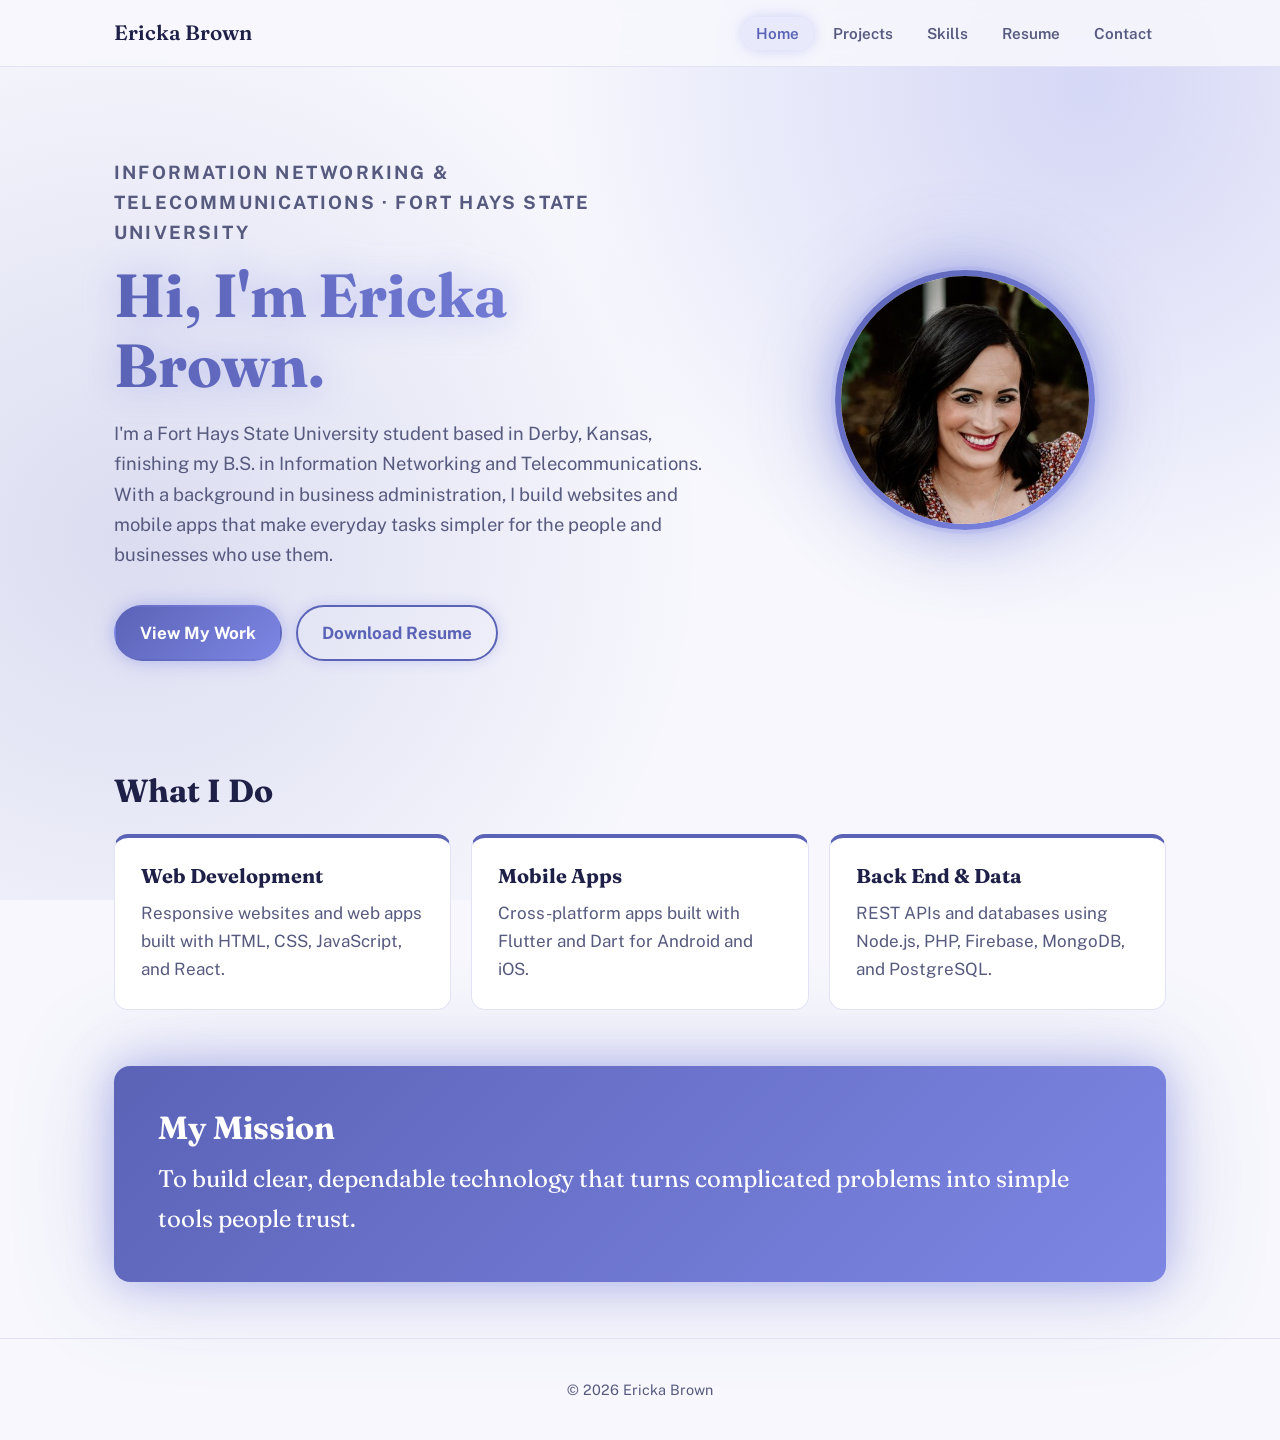
==== index.html @ 3ea16bcc "Portfolio website" ====
<!DOCTYPE html>
<html lang="en">

<head>
    <meta charset="UTF-8">
    <meta name="viewport" content="width=device-width, initial-scale=1.0">
    <title>Ericka Brown | Portfolio</title>
    <link rel="stylesheet" href="assets/style.css">
</head>

<body>

    <!-- Navigation menu (same on every page) -->
    <header>
        <nav>
            <a href="index.html" class="logo">Ericka Brown</a>
            <ul>
                <li><a href="index.html" class="active">Home</a></li>
                <li><a href="projects.html">Projects</a></li>
                <li><a href="skills.html">Skills</a></li>
                <li><a href="resume.html">Resume</a></li>
                <li><a href="contact.html">Contact</a></li>
            </ul>
        </nav>
    </header>

    <main>
        <!-- Introduction -->
        <section class="hero">
            <div class="hero-text">
                <p class="eyebrow">Information Networking &amp; Telecommunications · Fort Hays State University</p>
                <h1>Hi, I'm Ericka Brown.</h1>
                <p>I'm a Fort Hays State University student based in Derby, Kansas, finishing my B.S. in Information
                    Networking and Telecommunications. With a background in business administration, I build websites
                    and mobile apps that make everyday tasks simpler for the people and businesses who use them.</p>
                <a href="projects.html" class="btn">View My Work</a>
                <a href="assets/ErickaBrownResume.pdf" class="btn btn-outline" download>Download Resume</a>
            </div>
            <img src="assets/headshot.jpg" alt="Headshot of Ericka Brown" class="headshot">
        </section>

        <!-- Technical strengths -->
        <section>
            <h2>What I Do</h2>
            <div class="cards">
                <div class="card">
                    <h3>Web Development</h3>
                    <p>Responsive websites and web apps built with HTML, CSS, JavaScript, and React.</p>
                </div>
                <div class="card">
                    <h3>Mobile Apps</h3>
                    <p>Cross-platform apps built with Flutter and Dart for Android and iOS.</p>
                </div>
                <div class="card">
                    <h3>Back End &amp; Data</h3>
                    <p>REST APIs and databases using Node.js, PHP, Firebase, MongoDB, and PostgreSQL.</p>
                </div>
            </div>
        </section>

        <!-- Mission statement -->
        <section class="mission">
            <h2>My Mission</h2>
            <p>To build clear, dependable technology that turns complicated problems into simple tools people trust.</p>
        </section>
    </main>

    <footer>
        <p>&copy; 2026 Ericka Brown</p>
    </footer>

</body>

</html>
---- assets/style.css ----
/* ===== Fonts ===== */
@import url('https://fonts.googleapis.com/css2?family=Fraunces:wght@500;600&family=Public+Sans:wght@400;600;700&display=swap');

/* ===== Colors (change these to restyle the whole site) ===== */
:root {
    --bg: #f7f7fd;
    /* soft periwinkle-white background */
    --card: #ffffff;
    /* white cards */
    --text: #1e2048;
    /* deep navy text */
    --muted: #565a7e;
    /* soft blue-gray text */
    --accent: #5b63b7;
    /* periwinkle blue */
    --accent-2: #7d86e3;
    /* light periwinkle */
    --accent-soft: #e8e9fb;
    --line: #e1e3f5;
    --glow: rgba(125, 134, 227, 0.5);
    --glow-deep: rgba(91, 99, 183, 0.3);
    --gradient: linear-gradient(135deg, var(--accent), var(--accent-2));
    --divider: linear-gradient(90deg, transparent, var(--accent-2) 20%, var(--accent) 50%, var(--accent-2) 80%, transparent);
}

/* ===== Base ===== */
* {
    box-sizing: border-box;
}

img {
    max-width: 100%;
    height: auto;
}

body {
    margin: 0;
    color: var(--text);
    font-family: 'Public Sans', sans-serif;
    font-size: 17px;
    line-height: 1.65;
    background:
        radial-gradient(circle at 85% 10%, rgba(125, 134, 227, 0.28), transparent 40%),
        radial-gradient(circle at 10% 60%, rgba(91, 99, 183, 0.18), transparent 45%),
        var(--bg);
    background-attachment: fixed;
}

h1,
h2,
h3 {
    font-family: 'Fraunces', serif;
    line-height: 1.15;
    margin: 0 0 12px;
}

h1 {
    font-size: clamp(2.4rem, 5vw, 3.8rem);
    background: linear-gradient(90deg, var(--accent), var(--accent-2));
    -webkit-background-clip: text;
    background-clip: text;
    color: transparent;
    filter: drop-shadow(0 0 18px rgba(125, 134, 227, 0.45));
}

h2 {
    font-size: 2rem;
}

h3 {
    font-size: 1.25rem;
}

a {
    color: var(--accent);
}

main {
    max-width: 1100px;
    margin: 0 auto;
    padding: 0 24px;
}

section {
    padding: 56px 0;
}

/* ===== Navigation ===== */
header {
    border-bottom: 1px solid var(--line);
    background: rgba(247, 247, 253, 0.85);
    backdrop-filter: blur(10px);
    position: sticky;
    top: 0;
    z-index: 10;
}

nav {
    max-width: 1100px;
    margin: 0 auto;
    padding: 16px 24px;
    display: flex;
    justify-content: space-between;
    align-items: center;
    flex-wrap: wrap;
    gap: 12px;
}

.logo {
    font-family: 'Fraunces', serif;
    font-size: 1.3rem;
    font-weight: 600;
    color: var(--text);
    text-decoration: none;
}

nav ul {
    list-style: none;
    display: flex;
    gap: 6px;
    margin: 0;
    padding: 0;
    flex-wrap: wrap;
}

nav ul a {
    color: var(--muted);
    text-decoration: none;
    font-weight: 600;
    font-size: 0.95rem;
    padding: 8px 14px;
    border-radius: 999px;
    transition: background 0.15s ease, color 0.15s ease, box-shadow 0.15s ease;
}

nav ul a:hover,
nav ul a.active {
    background: var(--accent-soft);
    color: var(--accent);
    box-shadow: 0 0 14px rgba(125, 134, 227, 0.35);
}

/* ===== Hero / Intro (Home page) ===== */
.hero {
    display: grid;
    grid-template-columns: 1.5fr 1fr;
    gap: 48px;
    align-items: center;
    padding-top: 72px;
}

.eyebrow {
    text-transform: uppercase;
    letter-spacing: 0.12em;
    font-size: 0.8rem;
    font-weight: 700;
    color: var(--accent);
    margin-bottom: 12px;
}

.hero-text p {
    color: var(--muted);
    font-size: 1.15rem;
    max-width: 55ch;
}

.headshot {
    width: 100%;
    max-width: 260px;
    aspect-ratio: 1 / 1;
    object-fit: cover;
    border-radius: 50%;
    border: 6px solid transparent;
    background: linear-gradient(var(--card), var(--card)) padding-box,
        var(--gradient) border-box;
    box-shadow:
        0 0 0 4px rgba(125, 134, 227, 0.15),
        0 0 40px rgba(125, 134, 227, 0.55),
        0 0 90px var(--glow-deep);
    justify-self: center;
}

/* ===== Buttons ===== */
.btn {
    display: inline-block;
    margin: 16px 10px 0 0;
    padding: 12px 24px;
    border-radius: 999px;
    border: 2px solid transparent;
    background: var(--gradient);
    color: #fff;
    font-weight: 700;
    text-decoration: none;
    box-shadow: 0 0 18px var(--glow);
    transition: transform 0.15s ease, box-shadow 0.15s ease;
}

.btn:hover {
    transform: translateY(-2px);
    box-shadow: 0 0 28px rgba(125, 134, 227, 0.8);
}

.btn-outline {
    background: transparent;
    border: 2px solid var(--accent);
    color: var(--accent);
    box-shadow: 0 0 14px rgba(125, 134, 227, 0.3);
}

/* ===== Cards (Home page) ===== */
.cards {
    display: grid;
    grid-template-columns: repeat(3, 1fr);
    gap: 20px;
    margin-top: 24px;
}

.card {
    background: var(--card);
    border: 1px solid var(--line);
    border-top: 4px solid var(--accent);
    border-radius: 14px;
    padding: 26px;
    transition: transform 0.15s ease, box-shadow 0.15s ease, border-color 0.15s ease;
}

.card:hover {
    transform: translateY(-4px);
    box-shadow: 0 0 30px rgba(125, 134, 227, 0.4);
    border-color: var(--accent-2);
}

.card p {
    margin: 0;
    color: var(--muted);
}

/* ===== Mission (Home page) ===== */
.mission {
    background: var(--gradient);
    color: #fff;
    border-radius: 16px;
    padding: 44px;
    margin-bottom: 56px;
    box-shadow:
        0 0 40px var(--glow),
        0 0 100px rgba(91, 99, 183, 0.25);
}

.mission h2,
.mission p {
    color: #fff;
}

.mission p {
    font-family: 'Fraunces', serif;
    font-size: 1.5rem;
    margin: 0;
}

/* ===== Page intro (top of inner pages) ===== */
.page-intro {
    padding: 64px 0 32px;
}

.page-intro p {
    color: var(--muted);
    font-size: 1.15rem;
    max-width: 60ch;
}

/* ===== Shared: tags ===== */
.tags {
    list-style: none;
    padding: 0;
    margin: 0;
    display: flex;
    flex-wrap: wrap;
    gap: 8px;
}

.tags li {
    font-size: 0.85rem;
    font-weight: 600;
    padding: 5px 12px;
    border: 1px solid var(--line);
    border-radius: 999px;
    background: var(--bg);
    transition: border-color 0.15s ease, color 0.15s ease, box-shadow 0.15s ease;
}

/* ===== Shared: badge ===== */
.badge {
    display: inline-block;
    font-size: 0.75rem;
    font-weight: 700;
    text-transform: uppercase;
    letter-spacing: 0.08em;
    padding: 5px 12px;
    border-radius: 999px;
    background: var(--accent-soft);
    color: var(--accent);
    margin-bottom: 10px;
}

/* ===== Projects page ===== */
.project {
    background: var(--card);
    border: 1px solid var(--line);
    border-radius: 20px;
    padding: 44px;
    margin-bottom: 72px;
    position: relative;
    box-shadow: 0 6px 24px rgba(30, 32, 72, 0.06);
    transition: box-shadow 0.2s ease, transform 0.2s ease;
}

.project:hover {
    transform: translateY(-3px);
    box-shadow: 0 0 34px rgba(125, 134, 227, 0.35);
}

/* Glowing divider line between projects */
.project+.project::before {
    content: "";
    position: absolute;
    top: -38px;
    left: 0;
    right: 0;
    height: 2px;
    background: var(--divider);
    box-shadow: 0 0 12px var(--glow);
}

/* Glowing diamond in the middle of the line */
.project+.project::after {
    content: "";
    position: absolute;
    top: -44px;
    left: 50%;
    transform: translateX(-50%) rotate(45deg);
    width: 14px;
    height: 14px;
    background: var(--gradient);
    border: 3px solid var(--bg);
    box-shadow: 0 0 16px var(--glow);
}

/* Capstone: glowing gradient border */
.project.featured {
    border: 2px solid transparent;
    background: linear-gradient(var(--card), var(--card)) padding-box,
        var(--gradient) border-box;
    box-shadow: 0 0 40px var(--glow);
}

.featured .badge {
    background: var(--gradient);
    color: #fff;
    box-shadow: 0 0 14px var(--glow);
}

/* Header row: number + title */
.project-head {
    display: flex;
    gap: 24px;
    align-items: flex-start;
    padding-bottom: 24px;
    margin-bottom: 8px;
    border-bottom: 1px solid var(--line);
}

.project-num {
    font-family: 'Fraunces', serif;
    font-size: 3.2rem;
    font-weight: 600;
    line-height: 1;
    background: var(--gradient);
    -webkit-background-clip: text;
    background-clip: text;
    color: transparent;
    filter: drop-shadow(0 0 12px rgba(125, 134, 227, 0.45));
}

.project h2 {
    margin-bottom: 4px;
}

.project-sub {
    font-size: 0.95rem;
    font-weight: 600;
    color: var(--muted);
    margin: 0;
}

/* Two columns inside each project */
.project-body {
    display: grid;
    grid-template-columns: 1fr 1fr;
    gap: 40px;
}

.project h3 {
    font-family: 'Public Sans', sans-serif;
    font-size: 0.8rem;
    text-transform: uppercase;
    letter-spacing: 0.12em;
    color: var(--accent);
    margin: 22px 0 8px;
}

.project p {
    margin: 0;
    color: var(--muted);
}

/* Short project card */
.project.brief {
    padding: 36px 44px;
}

.brief-text {
    margin: 18px 0 16px !important;
    max-width: 70ch;
}

/* Progress checklist */
.progress {
    list-style: none;
    padding: 0;
    margin: 0;
    display: grid;
    gap: 6px;
    color: var(--muted);
}

.progress li::before {
    content: "";
    display: inline-block;
    width: 12px;
    height: 12px;
    border-radius: 50%;
    border: 2px solid var(--accent);
    margin-right: 10px;
    vertical-align: -1px;
}

.progress li.done::before {
    background: var(--accent);
    box-shadow: 0 0 8px var(--glow);
}

/* Project buttons */
.project-links {
    margin-top: 28px;
    padding-top: 20px;
    border-top: 1px solid var(--line);
}

.project-links .btn {
    margin-top: 0;
}

.coming-soon {
    font-weight: 600;
    font-style: italic;
    color: var(--muted);
}

/* ===== Skills page ===== */
.skills-grid {
    display: grid;
    grid-template-columns: repeat(2, 1fr);
    gap: 24px;
    padding-top: 16px;
}

.skill-card {
    background: var(--card);
    border: 1px solid var(--line);
    border-radius: 20px;
    padding: 32px;
    transition: transform 0.2s ease, box-shadow 0.2s ease, border-color 0.2s ease;
}

.skill-card:hover {
    transform: translateY(-3px);
    border-color: var(--accent-2);
    box-shadow: 0 0 30px rgba(125, 134, 227, 0.35);
}

.skill-card.wide {
    grid-column: 1 / -1;
}

.skill-card h2 {
    font-size: 1.4rem;
    margin-bottom: 18px;
}

/* Glowing icon bubble */
.skill-icon {
    display: inline-grid;
    place-items: center;
    width: 48px;
    height: 48px;
    border-radius: 14px;
    background: var(--gradient);
    color: #fff;
    font-weight: 700;
    font-size: 1.1rem;
    margin-bottom: 16px;
    box-shadow: 0 0 18px var(--glow);
}

.skill-card .tags li {
    font-size: 0.95rem;
    padding: 7px 14px;
}

.skill-card .tags li:hover {
    border-color: var(--accent);
    color: var(--accent);
    box-shadow: 0 0 10px rgba(125, 134, 227, 0.3);
}

/* Credentials */
.credentials {
    margin-top: 24px;
    margin-bottom: 40px;
    position: relative;
}

.credentials::before {
    content: "";
    position: absolute;
    top: 0;
    left: 0;
    right: 0;
    height: 2px;
    background: var(--divider);
    box-shadow: 0 0 12px var(--glow);
}

.cred-list {
    display: grid;
    grid-template-columns: repeat(2, 1fr);
    gap: 20px;
    margin-top: 20px;
}

.cred {
    background: var(--card);
    border: 1px solid var(--line);
    border-left: 4px solid var(--accent);
    border-radius: 14px;
    padding: 24px;
    transition: box-shadow 0.2s ease;
}

.cred:hover {
    box-shadow: 0 0 24px rgba(125, 134, 227, 0.3);
}

.cred-type {
    font-size: 0.75rem;
    font-weight: 700;
    text-transform: uppercase;
    letter-spacing: 0.12em;
    color: var(--accent);
}

.cred h3 {
    font-family: 'Public Sans', sans-serif;
    font-size: 1.1rem;
    margin: 8px 0 4px;
}

.cred p {
    margin: 0;
    color: var(--muted);
    font-size: 0.95rem;
}

/* ===== Resume page ===== */
.resume-actions {
    margin-top: 8px;
}

/* Three quick-fact cards */
.resume-highlights {
    display: grid;
    grid-template-columns: repeat(3, 1fr);
    gap: 20px;
    padding: 8px 0 40px;
}

.highlight {
    background: var(--card);
    border: 1px solid var(--line);
    border-top: 4px solid var(--accent);
    border-radius: 14px;
    padding: 22px 24px;
    transition: box-shadow 0.2s ease;
}

.highlight:hover {
    box-shadow: 0 0 24px rgba(125, 134, 227, 0.3);
}

.highlight-label {
    font-size: 0.75rem;
    font-weight: 700;
    text-transform: uppercase;
    letter-spacing: 0.12em;
    color: var(--accent);
}

.highlight p {
    margin: 6px 0 0;
    font-weight: 600;
}

/* Resume preview area */
.resume-viewer {
    position: relative;
    padding-top: 56px;
    margin-bottom: 40px;
    text-align: center;
}

/* Glowing divider above the preview */
.resume-viewer::before {
    content: "";
    position: absolute;
    top: 0;
    left: 0;
    right: 0;
    height: 2px;
    background: var(--divider);
    box-shadow: 0 0 12px var(--glow);
}

/* The resume "paper" (change 560px to make it bigger or smaller) */
.resume-preview {
    display: inline-block;
    width: 100%;
    max-width: 560px;
    border-radius: 12px;
    overflow: hidden;
    background: #fff;
    border: 1px solid var(--line);
    box-shadow:
        0 0 40px var(--glow),
        0 20px 50px rgba(30, 32, 72, 0.12);
    transition: transform 0.2s ease, box-shadow 0.2s ease;
}

.resume-preview:hover {
    transform: translateY(-4px);
    box-shadow:
        0 0 60px rgba(125, 134, 227, 0.7),
        0 24px 60px rgba(30, 32, 72, 0.15);
}

.resume-preview img {
    display: block;
    width: 100%;
    height: auto;
}

.resume-fallback {
    text-align: center;
    color: var(--muted);
    font-size: 0.95rem;
    margin-top: 18px;
}

/* ===== Footer ===== */
footer {
    border-top: 1px solid var(--line);
    text-align: center;
    padding: 24px;
    color: var(--muted);
    font-size: 0.9rem;
}

/* ===== Phones and small screens ===== */
@media (max-width: 800px) {

    /* Home */
    .hero {
        grid-template-columns: 1fr;
        padding-top: 40px;
    }

    .headshot {
        max-width: 200px;
        grid-row: 1;
    }

    .cards {
        grid-template-columns: 1fr;
    }

    .mission {
        padding: 28px;
    }

    /* Projects */
    .project,
    .project.brief {
        padding: 26px;
        margin-bottom: 56px;
    }

    .project+.project::before {
        top: -30px;
    }

    .project+.project::after {
        top: -36px;
    }

    .project-body {
        grid-template-columns: 1fr;
        gap: 0;
    }

    .project-head {
        gap: 16px;
    }

    .project-num {
        font-size: 2.4rem;
    }

    /* Skills */
    .skills-grid,
    .cred-list {
        grid-template-columns: 1fr;
    }

    .skill-card {
        padding: 24px;
    }

    /* Resume */
    .resume-highlights {
        grid-template-columns: 1fr;
    }

    .resume-viewer {
        padding-top: 40px;
    }
}
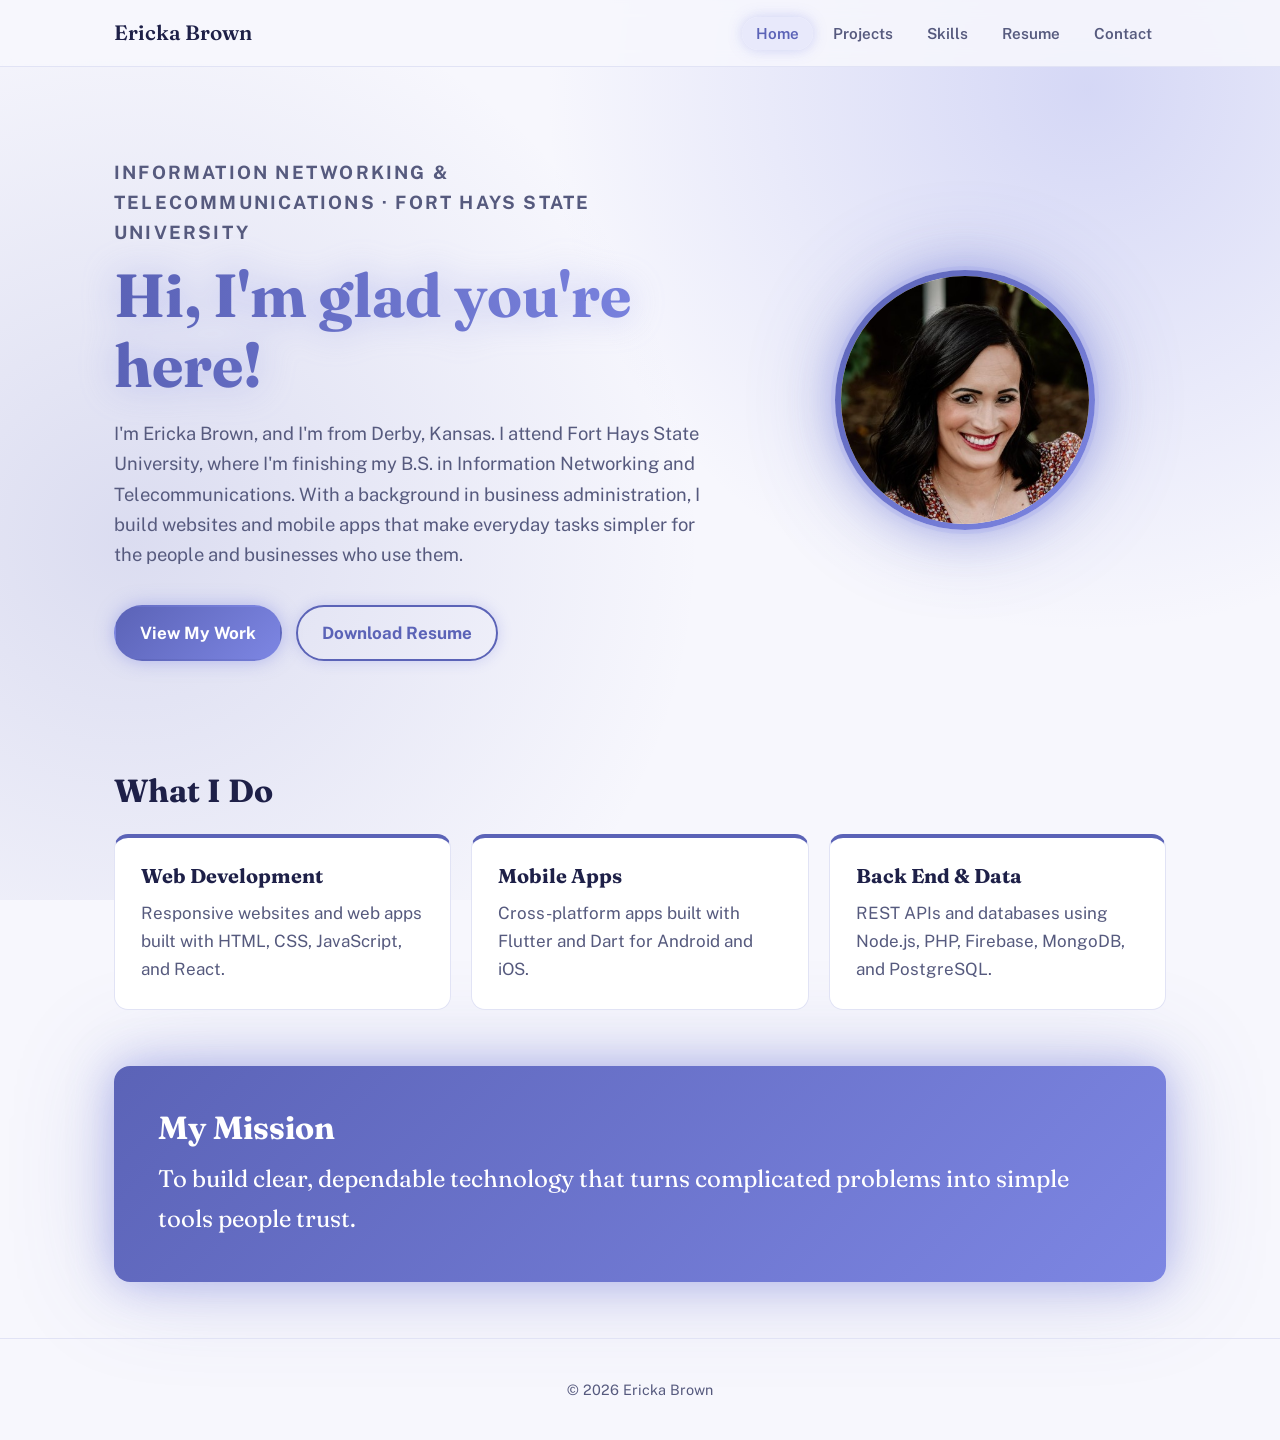
==== commit d45b774b: "Update home page greeting" ====
--- a/index.html
+++ b/index.html
@@ -29,10 +29,11 @@
         <section class="hero">
             <div class="hero-text">
                 <p class="eyebrow">Information Networking &amp; Telecommunications · Fort Hays State University</p>
-                <h1>Hi, I'm Ericka Brown.</h1>
-                <p>I'm a Fort Hays State University student based in Derby, Kansas, finishing my B.S. in Information
-                    Networking and Telecommunications. With a background in business administration, I build websites
-                    and mobile apps that make everyday tasks simpler for the people and businesses who use them.</p>
+                <h1>Hi, I'm glad you're here!</h1>
+                <p>I'm Ericka Brown, and I'm from Derby, Kansas. I attend Fort Hays State University, where I'm
+                    finishing my B.S. in Information Networking and Telecommunications. With a background in business
+                    administration, I build websites and mobile apps that make everyday tasks simpler for the people and
+                    businesses who use them.</p>
                 <a href="projects.html" class="btn">View My Work</a>
                 <a href="assets/ErickaBrownResume.pdf" class="btn btn-outline" download>Download Resume</a>
             </div>
